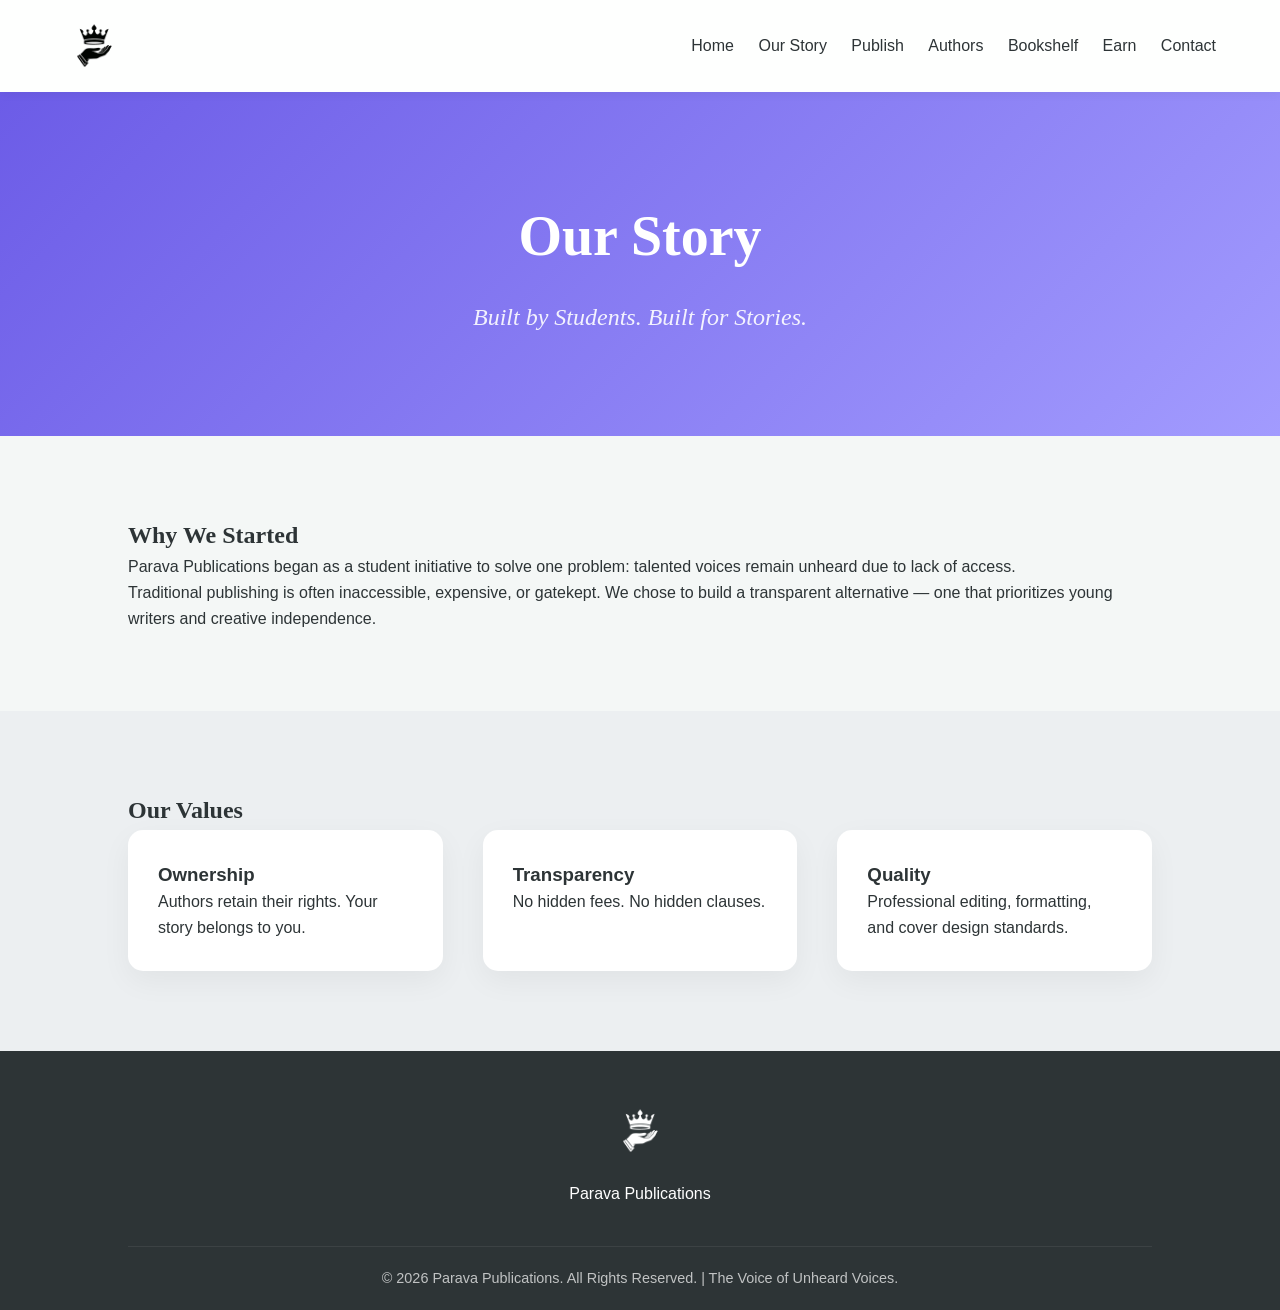
==== about.html @ 7d585c56 "Add files via upload" ====
<!DOCTYPE html>
<html>
<head>
    <title>Our Story | Parava Publications</title>
     <style>
        :root {
            --primary: #2d3436;
            --accent: #6c5ce7;
            --text-dark: #2d3436;
            --text-light: #fdfdfd;
            --bg-glass: rgba(255, 255, 255, 0.9);
        }

        * { margin: 0; padding: 0; box-sizing: border-box; }

        body {
            font-family: 'Inter', sans-serif;
            line-height: 1.6;
            color: var(--text-dark);
            background: #f4f7f6;
        }

        h1, h2, .motto {
            font-family: 'Playfair Display', serif;
        }

        /* --- Header & Logo --- */
        header {
            background: var(--bg-glass);
            padding: 1rem 5%;
            position: sticky;
            top: 0;
            display: flex;
            justify-content: space-between;
            align-items: center;
            box-shadow: 0 2px 10px rgba(0,0,0,0.05);
            z-index: 1000;
        }

        .logo-container img {
            max-height: 60px; /* Adjust height to your shape */
            width: auto;
            display: block;
        }

        nav a {
            text-decoration: none;
            color: var(--text-dark);
            margin-left: 20px;
            font-weight: 500;
            transition: color 0.3s;
        }

        nav a:hover { color: var(--accent); }

        /* --- Hero Section --- */
        .hero {
            padding: 100px 10%;
            text-align: center;
            background: linear-gradient(135deg, #6c5ce7 0%, #a29bfe 100%);
            color: white;
        }

        .hero h1 { font-size: 3.5rem; margin-bottom: 1rem; }
        .motto { font-style: italic; font-size: 1.5rem; opacity: 0.9; }

        /* --- Sections --- */
        section { padding: 80px 10%; }
        .grid { display: grid; grid-template-columns: repeat(auto-fit, minmax(300px, 1fr)); gap: 40px; }

        .card {
            background: white;
            padding: 30px;
            border-radius: 15px;
            box-shadow: 0 10px 30px rgba(0,0,0,0.05);
            transition: transform 0.3s;
        }

        .card:hover { transform: translateY(-5px); }

        /* --- Buttons --- */
        .btn {
            display: inline-block;
            background: var(--accent);
            color: white;
            padding: 12px 25px;
            border-radius: 5px;
            text-decoration: none;
            margin-top: 15px;
            font-weight: bold;
        }

        /* --- Footer --- */
        footer {
            background: var(--primary);
            color: white;
            padding: 50px 10% 20px;
            text-align: center;
        }

        .copyright {
            margin-top: 40px;
            padding-top: 20px;
            border-top: 1px solid rgba(255,255,255,0.1);
            font-size: 0.9rem;
            opacity: 0.7;
        }
    </style>
</head>
<body>

<header>
    <div class="logo-container">
            <img src="your-logo-file.png" alt="Parava Publications Logo">
        </div>
        <nav>
            <a href="index.html">Home</a>
            <a href="about.html">Our Story</a>
            <a href="publish.html">Publish</a>
            <a href="authors.html">Authors</a>
            <a href="books.html">Bookshelf</a>
            <a href="sellers.html">Earn</a>
            <a href="contact.html">Contact</a>
        </nav>
</header>

<section class="hero">
    <h1>Our Story</h1>
    <p class="motto">Built by Students. Built for Stories.</p>
</section>

<section>
    <h2>Why We Started</h2>
    <p>
        Parava Publications began as a student initiative to solve one problem:
        talented voices remain unheard due to lack of access.
    </p>

    <p>
        Traditional publishing is often inaccessible, expensive, or gatekept.
        We chose to build a transparent alternative — one that prioritizes
        young writers and creative independence.
    </p>
</section>

<section style="background:#eceff1;">
    <h2>Our Values</h2>
    <div class="grid">
        <div class="card">
            <h3>Ownership</h3>
            <p>Authors retain their rights. Your story belongs to you.</p>
        </div>
        <div class="card">
            <h3>Transparency</h3>
            <p>No hidden fees. No hidden clauses.</p>
        </div>
        <div class="card">
            <h3>Quality</h3>
            <p>Professional editing, formatting, and cover design standards.</p>
        </div>
    </div>
</section>

<footer>
    <div class="logo-container" style="margin-bottom: 20px;">
            <img src="your-logo-file.png" alt="Parava Footer Logo" style="filter: brightness(0) invert(1); margin: 0 auto;">
    </div>
    <p>Parava Publications</p>
        
    <div class="copyright">
        <p>&copy; 2026 Parava Publications. All Rights Reserved. | The Voice of Unheard Voices.</p>
    </div>
</footer>

</body>
</html>
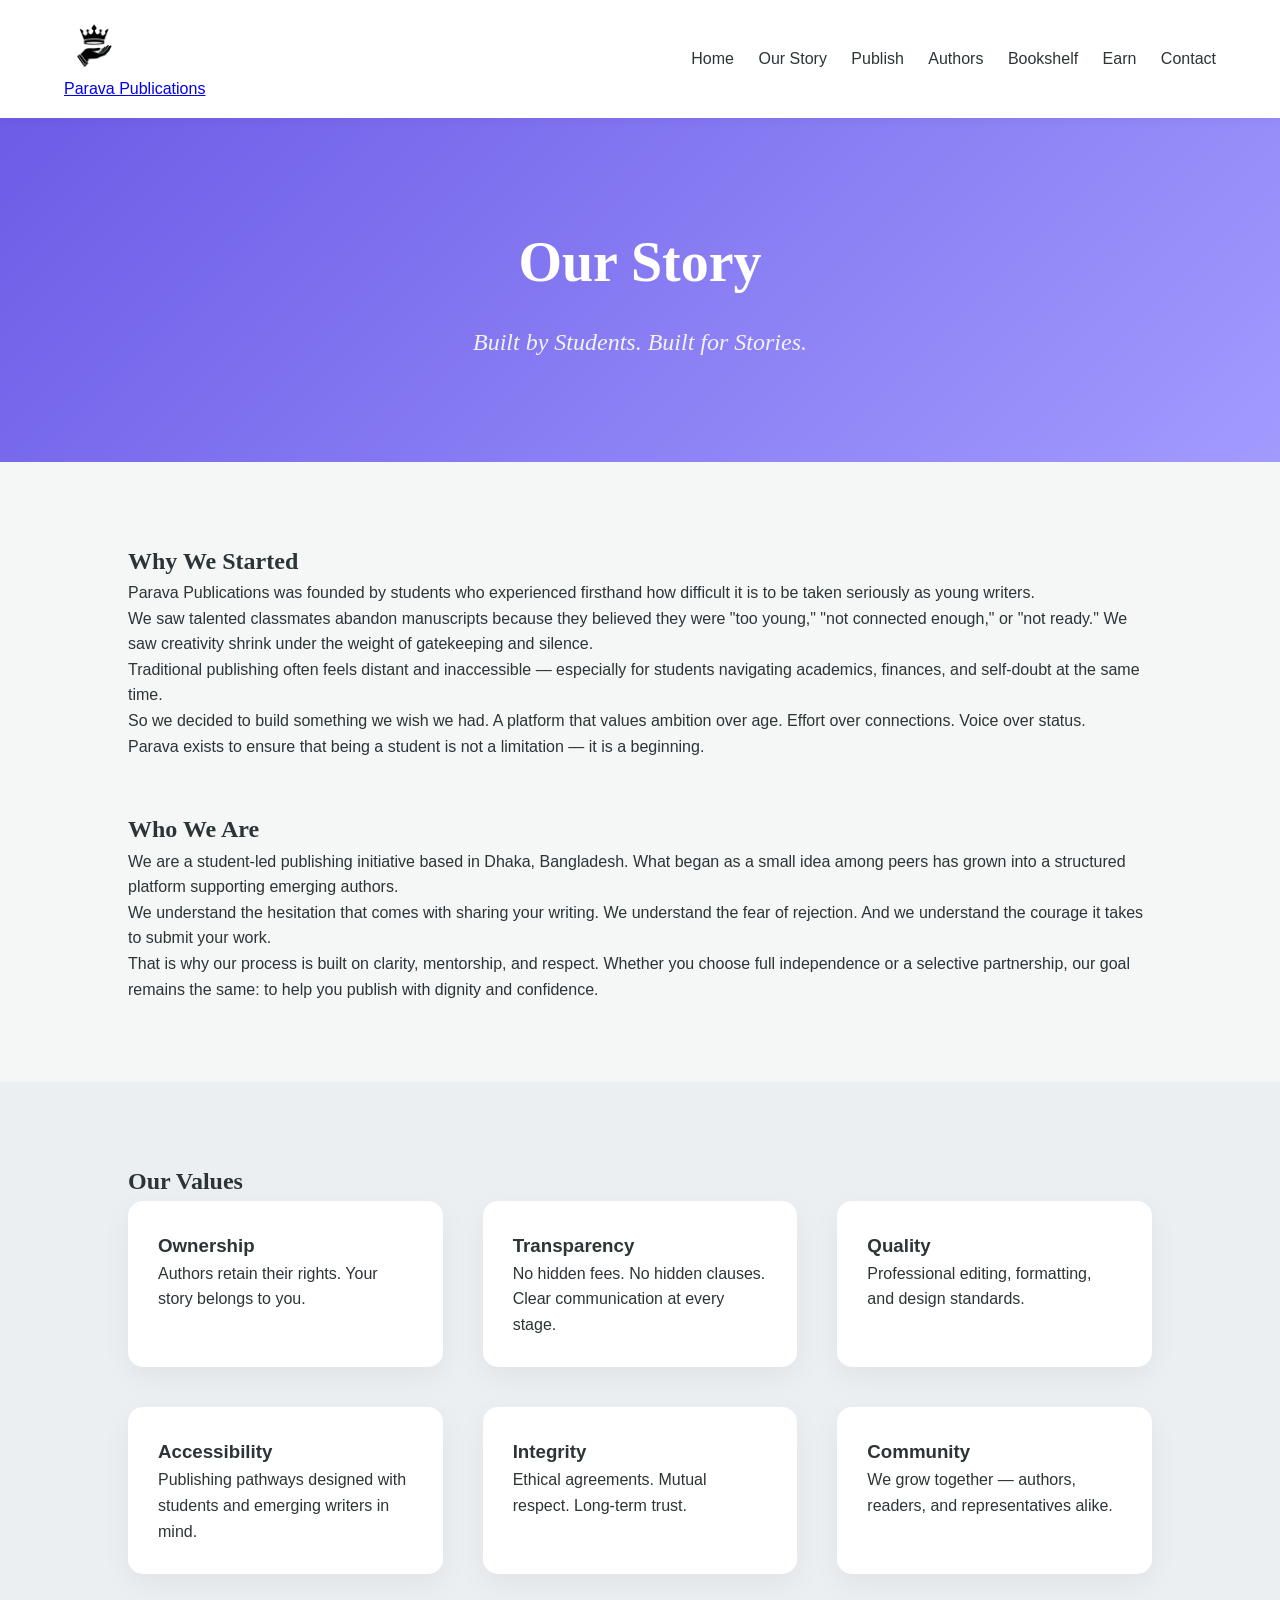
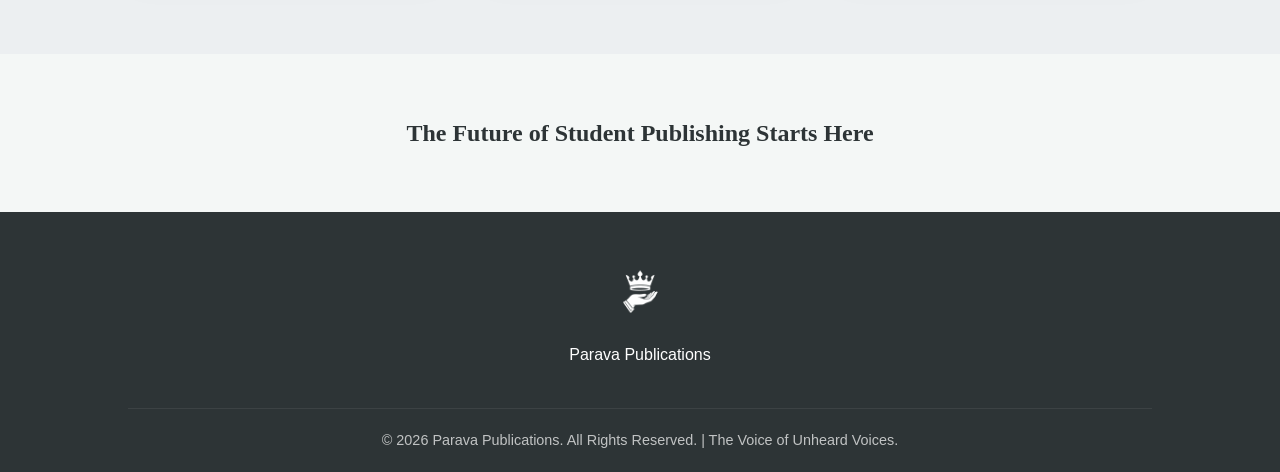
==== commit f497d7b9: "Revise about.html for clarity and engagement Updated the content and structure of the about page to " ====
--- a/about.html
+++ b/about.html
@@ -1,117 +1,22 @@
 <!DOCTYPE html>
 <html>
 <head>
-    <title>Our Story | Parava Publications</title>
-     <style>
-        :root {
-            --primary: #2d3436;
-            --accent: #6c5ce7;
-            --text-dark: #2d3436;
-            --text-light: #fdfdfd;
-            --bg-glass: rgba(255, 255, 255, 0.9);
-        }
-
-        * { margin: 0; padding: 0; box-sizing: border-box; }
-
-        body {
-            font-family: 'Inter', sans-serif;
-            line-height: 1.6;
-            color: var(--text-dark);
-            background: #f4f7f6;
-        }
-
-        h1, h2, .motto {
-            font-family: 'Playfair Display', serif;
-        }
-
-        /* --- Header & Logo --- */
-        header {
-            background: var(--bg-glass);
-            padding: 1rem 5%;
-            position: sticky;
-            top: 0;
-            display: flex;
-            justify-content: space-between;
-            align-items: center;
-            box-shadow: 0 2px 10px rgba(0,0,0,0.05);
-            z-index: 1000;
-        }
-
-        .logo-container img {
-            max-height: 60px; /* Adjust height to your shape */
-            width: auto;
-            display: block;
-        }
-
-        nav a {
-            text-decoration: none;
-            color: var(--text-dark);
-            margin-left: 20px;
-            font-weight: 500;
-            transition: color 0.3s;
-        }
-
-        nav a:hover { color: var(--accent); }
-
-        /* --- Hero Section --- */
-        .hero {
-            padding: 100px 10%;
-            text-align: center;
-            background: linear-gradient(135deg, #6c5ce7 0%, #a29bfe 100%);
-            color: white;
-        }
-
-        .hero h1 { font-size: 3.5rem; margin-bottom: 1rem; }
-        .motto { font-style: italic; font-size: 1.5rem; opacity: 0.9; }
-
-        /* --- Sections --- */
-        section { padding: 80px 10%; }
-        .grid { display: grid; grid-template-columns: repeat(auto-fit, minmax(300px, 1fr)); gap: 40px; }
-
-        .card {
-            background: white;
-            padding: 30px;
-            border-radius: 15px;
-            box-shadow: 0 10px 30px rgba(0,0,0,0.05);
-            transition: transform 0.3s;
-        }
-
-        .card:hover { transform: translateY(-5px); }
-
-        /* --- Buttons --- */
-        .btn {
-            display: inline-block;
-            background: var(--accent);
-            color: white;
-            padding: 12px 25px;
-            border-radius: 5px;
-            text-decoration: none;
-            margin-top: 15px;
-            font-weight: bold;
-        }
-
-        /* --- Footer --- */
-        footer {
-            background: var(--primary);
-            color: white;
-            padding: 50px 10% 20px;
-            text-align: center;
-        }
-
-        .copyright {
-            margin-top: 40px;
-            padding-top: 20px;
-            border-top: 1px solid rgba(255,255,255,0.1);
-            font-size: 0.9rem;
-            opacity: 0.7;
-        }
-    </style>
+    <link rel="stylesheet" href="style.css">
+    <title>About Us | Parava Publications</title>
+    
+    <link rel="apple-touch-icon" sizes="180x180" href="favicon_io/apple-touch-icon.png">
+    <link rel="icon" type="image/png" sizes="32x32" href="favicon_io/favicon-32x32.png">
+    <link rel="icon" type="image/png" sizes="16x16" href="favicon_io/favicon-16x16.png">
+    <link rel="manifest" href="favicon_io/site.webmanifest">
 </head>
 <body>
 
 <header>
     <div class="logo-container">
+            <a href="index.html" class="brand-link">
             <img src="your-logo-file.png" alt="Parava Publications Logo">
+            <span class="brand-name">Parava Publications</span>
+            </a>
         </div>
         <nav>
             <a href="index.html">Home</a>
@@ -131,34 +36,98 @@
 
 <section>
     <h2>Why We Started</h2>
+
     <p>
-        Parava Publications began as a student initiative to solve one problem:
-        talented voices remain unheard due to lack of access.
+        Parava Publications was founded by students who experienced firsthand
+        how difficult it is to be taken seriously as young writers.
     </p>
 
     <p>
-        Traditional publishing is often inaccessible, expensive, or gatekept.
-        We chose to build a transparent alternative — one that prioritizes
-        young writers and creative independence.
+        We saw talented classmates abandon manuscripts because they believed
+        they were "too young," "not connected enough," or "not ready."
+        We saw creativity shrink under the weight of gatekeeping and silence.
+    </p>
+
+    <p>
+        Traditional publishing often feels distant and inaccessible —
+        especially for students navigating academics, finances,
+        and self-doubt at the same time.
+    </p>
+
+    <p>
+        So we decided to build something we wish we had.
+        A platform that values ambition over age.
+        Effort over connections.
+        Voice over status.
+    </p>
+
+    <p>
+        Parava exists to ensure that being a student is not a limitation —
+        it is a beginning.
+    </p>
+    <br>
+    <br>
+    <h2>Who We Are</h2>
+
+    <p>
+        We are a student-led publishing initiative based in Dhaka, Bangladesh.
+        What began as a small idea among peers has grown into a structured
+        platform supporting emerging authors.
+    </p>
+
+    <p>
+        We understand the hesitation that comes with sharing your writing.
+        We understand the fear of rejection.
+        And we understand the courage it takes to submit your work.
+    </p>
+
+    <p>
+        That is why our process is built on clarity, mentorship, and respect.
+        Whether you choose full independence or a selective partnership,
+        our goal remains the same:
+        to help you publish with dignity and confidence.
     </p>
 </section>
 
 <section style="background:#eceff1;">
     <h2>Our Values</h2>
     <div class="grid">
+
         <div class="card">
             <h3>Ownership</h3>
             <p>Authors retain their rights. Your story belongs to you.</p>
         </div>
+
         <div class="card">
             <h3>Transparency</h3>
-            <p>No hidden fees. No hidden clauses.</p>
+            <p>No hidden fees. No hidden clauses. Clear communication at every stage.</p>
         </div>
+
         <div class="card">
             <h3>Quality</h3>
-            <p>Professional editing, formatting, and cover design standards.</p>
+            <p>Professional editing, formatting, and design standards.</p>
         </div>
+
+        <div class="card">
+            <h3>Accessibility</h3>
+            <p>Publishing pathways designed with students and emerging writers in mind.</p>
+        </div>
+
+        <div class="card">
+            <h3>Integrity</h3>
+            <p>Ethical agreements. Mutual respect. Long-term trust.</p>
+        </div>
+
+        <div class="card">
+            <h3>Community</h3>
+            <p>We grow together — authors, readers, and representatives alike.</p>
+        </div>
+
     </div>
+</section>
+
+<section style="text-align:center; padding: 60px 20px;">
+    <h2>The Future of Student Publishing Starts Here</h2>
 </section>
 
 <footer>
@@ -173,4 +142,4 @@
 </footer>
 
 </body>
-</html>+</html>
--- a/style.css
+++ b/style.css
@@ -0,0 +1,116 @@
+        :root {
+            --primary: #2d3436;
+            --accent: #6c5ce7;
+            --text-dark: #2d3436;
+            --text-light: #fdfdfd;
+            --bg-glass: rgba(255, 255, 255, 0.9);
+        }
+
+        * { margin: 0; padding: 0; box-sizing: border-box; }
+
+        body {
+            font-family: 'Inter', sans-serif;
+            line-height: 1.6;
+            color: var(--text-dark);
+            background: #f4f7f6;
+        }
+
+        h1, h2, .motto {
+            font-family: 'Playfair Display', serif;
+        }
+
+        /* --- Header & Logo --- */
+        header {
+            background: var(--bg-glass);
+            padding: 1rem 5%;
+            position: sticky;
+            top: 0;
+            display: flex;
+            justify-content: space-between;
+            align-items: center;
+            box-shadow: 0 2px 10px rgba(0,0,0,0.05);
+            z-index: 1000;
+        }
+
+        .logo-container img {
+            max-height: 60px; /* Adjust height to your shape */
+            width: auto;
+            display: block;
+        }
+
+        nav a {
+            text-decoration: none;
+            color: var(--text-dark);
+            margin-left: 20px;
+            font-weight: 500;
+            transition: color 0.3s;
+        }
+
+        nav a:hover { color: var(--accent); }
+
+        /* --- Hero Section --- */
+        .hero {
+            padding: 100px 10%;
+            text-align: center;
+            background: linear-gradient(135deg, #6c5ce7 0%, #a29bfe 100%);
+            color: white;
+        }
+
+        .hero h1 { font-size: 3.5rem; margin-bottom: 1rem; }
+        .motto { font-style: italic; font-size: 1.5rem; opacity: 0.9; }
+
+        /* --- Sections --- */
+        section { padding: 80px 10%; }
+        .grid { display: grid; grid-template-columns: repeat(auto-fit, minmax(300px, 1fr)); gap: 40px; }
+
+        .card {
+            background: white;
+            padding: 30px;
+            border-radius: 15px;
+            box-shadow: 0 10px 30px rgba(0,0,0,0.05);
+            transition: transform 0.3s;
+        }
+
+        .card:hover { transform: translateY(-5px); }
+
+        /* --- Buttons --- */
+        .btn {
+            display: inline-block;
+            background: var(--accent);
+            color: white;
+            padding: 12px 25px;
+            border-radius: 5px;
+            text-decoration: none;
+            margin-top: 15px;
+            font-weight: bold;
+        }
+
+        /* --- Footer --- */
+        footer {
+            background: var(--primary);
+            color: white;
+            padding: 50px 10% 20px;
+            text-align: center;
+        }
+
+        .copyright {
+            margin-top: 40px;
+            padding-top: 20px;
+            border-top: 1px solid rgba(255,255,255,0.1);
+            font-size: 0.9rem;
+            opacity: 0.7;
+        }
+        .book-cover {
+            width: 100%;
+            height: auto;
+            display: block;
+            border: 1px solid #ddd;
+            border-radius: 8px;
+            box-shadow: 0 15px 40px rgba(0,0,0,0.2);
+            margin: 0 auto;
+            transition: transform 0.3s ease;
+        }
+
+        .book-cover:hover {
+            transform: scale(1.03);
+        }
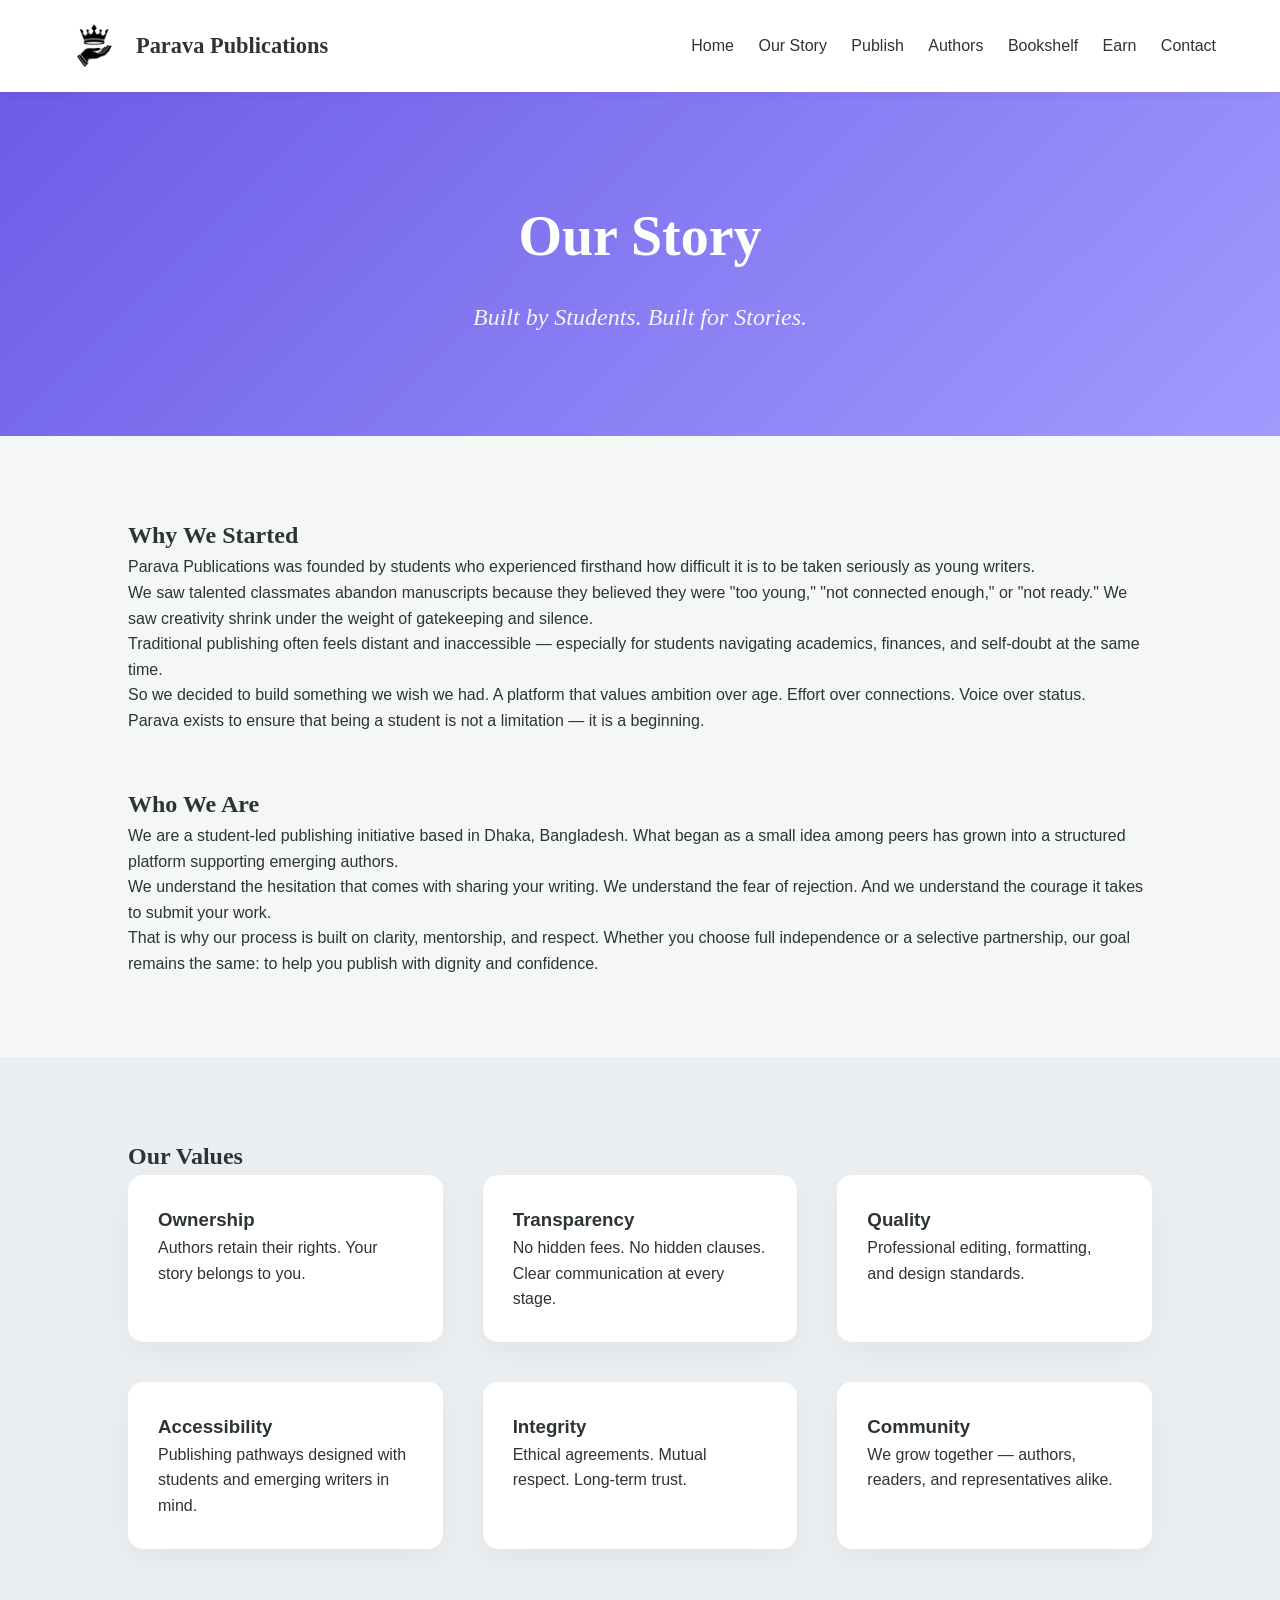
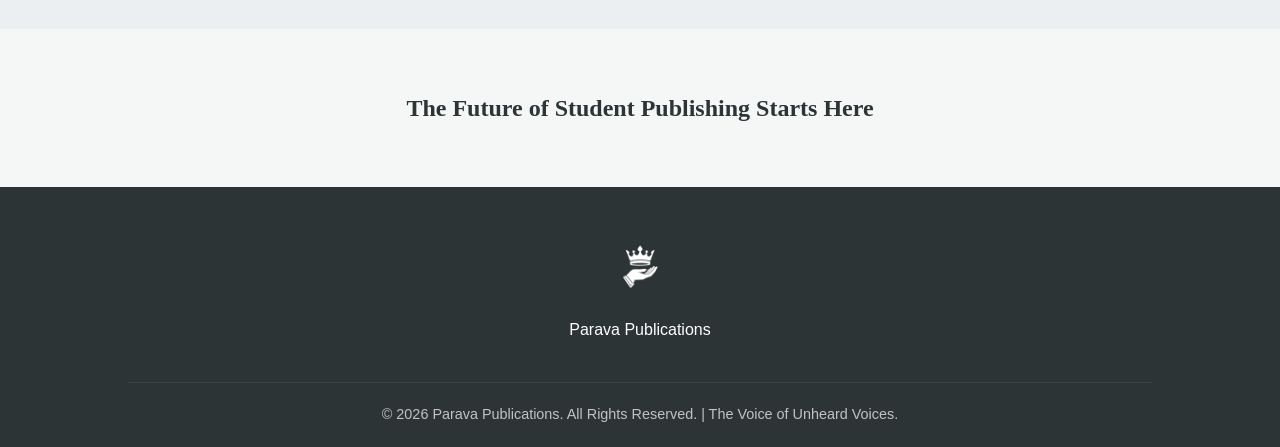
==== commit 6576f92d: "Add Google Fonts link to about.html" ====
--- a/about.html
+++ b/about.html
@@ -3,6 +3,7 @@
 <head>
     <link rel="stylesheet" href="style.css">
     <title>About Us | Parava Publications</title>
+    <link href="https://fonts.googleapis.com/css2?family=Inter:wght@300;400;700&family=Playfair+Display:ital,wght@0,700;1,700&display=swap" rel="stylesheet">
     
     <link rel="apple-touch-icon" sizes="180x180" href="favicon_io/apple-touch-icon.png">
     <link rel="icon" type="image/png" sizes="32x32" href="favicon_io/favicon-32x32.png">
--- a/style.css
+++ b/style.css
@@ -38,6 +38,19 @@
             display: block;
         }
 
+        .logo-container {
+            display: flex;
+            align-items: center;
+            gap: 12px;
+        }
+
+        .brand-name {
+            font-family: 'Playfair Display', serif;
+            font-size: 1.4rem;
+            font-weight: 700;
+            color: var(--primary);
+        }
+
         nav a {
             text-decoration: none;
             color: var(--text-dark);
@@ -114,3 +127,87 @@
         .book-cover:hover {
             transform: scale(1.03);
         }
+        .brand-link {
+            display: flex;
+            align-items: center;
+            gap: 12px;
+            text-decoration: none;
+        }
+        .brand-link:hover {
+            opacity: 0.85;
+        }
+        .brand-link img {
+            display: block;
+        }
+
+
+/* POPUP OVERLAY */
+.popup-overlay {
+    position: fixed;
+    inset: 0;
+    background: rgba(0, 0, 0, 0.6);
+    display: none;
+    justify-content: center;
+    align-items: center;
+    z-index: 3000;
+}
+
+/* POPUP CARD */
+.popup-card {
+    background: white;
+    padding: 40px;
+    border-radius: 15px;
+    width: 90%;
+    max-width: 500px;
+    text-align: left;
+    position: relative;
+    animation: popupFade 0.3s ease;
+}
+
+.popup-card h2 {
+    margin-bottom: 10px;
+}
+
+.popup-card h3 {
+    margin-top: 20px;
+    margin-bottom: 10px;
+}
+
+.popup-list {
+    margin-left: 20px;
+}
+
+.popup-list li {
+    margin-bottom: 8px;
+}
+
+.close-btn {
+    position: absolute;
+    right: 20px;
+    top: 15px;
+    font-size: 26px;
+    cursor: pointer;
+}
+
+/* Animation */
+@keyframes popupFade {
+    from {
+        transform: translateY(20px);
+        opacity: 0;
+    }
+    to {
+        transform: translateY(0);
+        opacity: 1;
+    }
+}
+.social-buttons {
+    display: flex;
+    flex-wrap: wrap;
+    gap: 10px;
+    margin-top: 15px;
+}
+
+.social-buttons .btn {
+    flex: 1 1 45%;
+    text-align: center;
+}
